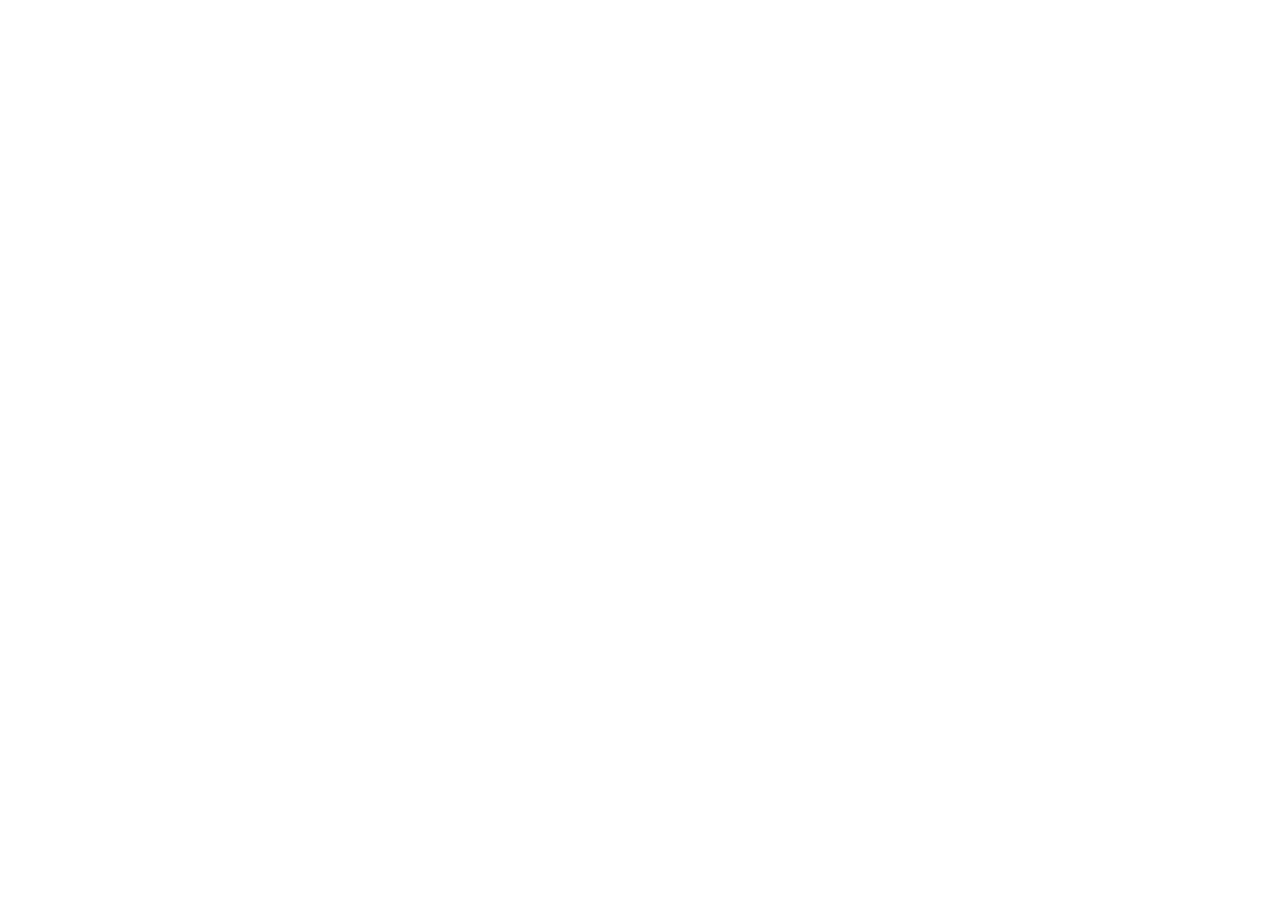
==== categorias.html @ cba5207e "Estrutura inicial" ====
<!DOCTYPE html>
<html lang="en">
<head>
    <meta charset="UTF-8">
    <meta name="viewport" content="width=device-width, initial-scale=1.0">
    <title>Categorias</title>
    <link rel="stylesheet" href="style.css">
</head>
<body>
    
</body>
</html>
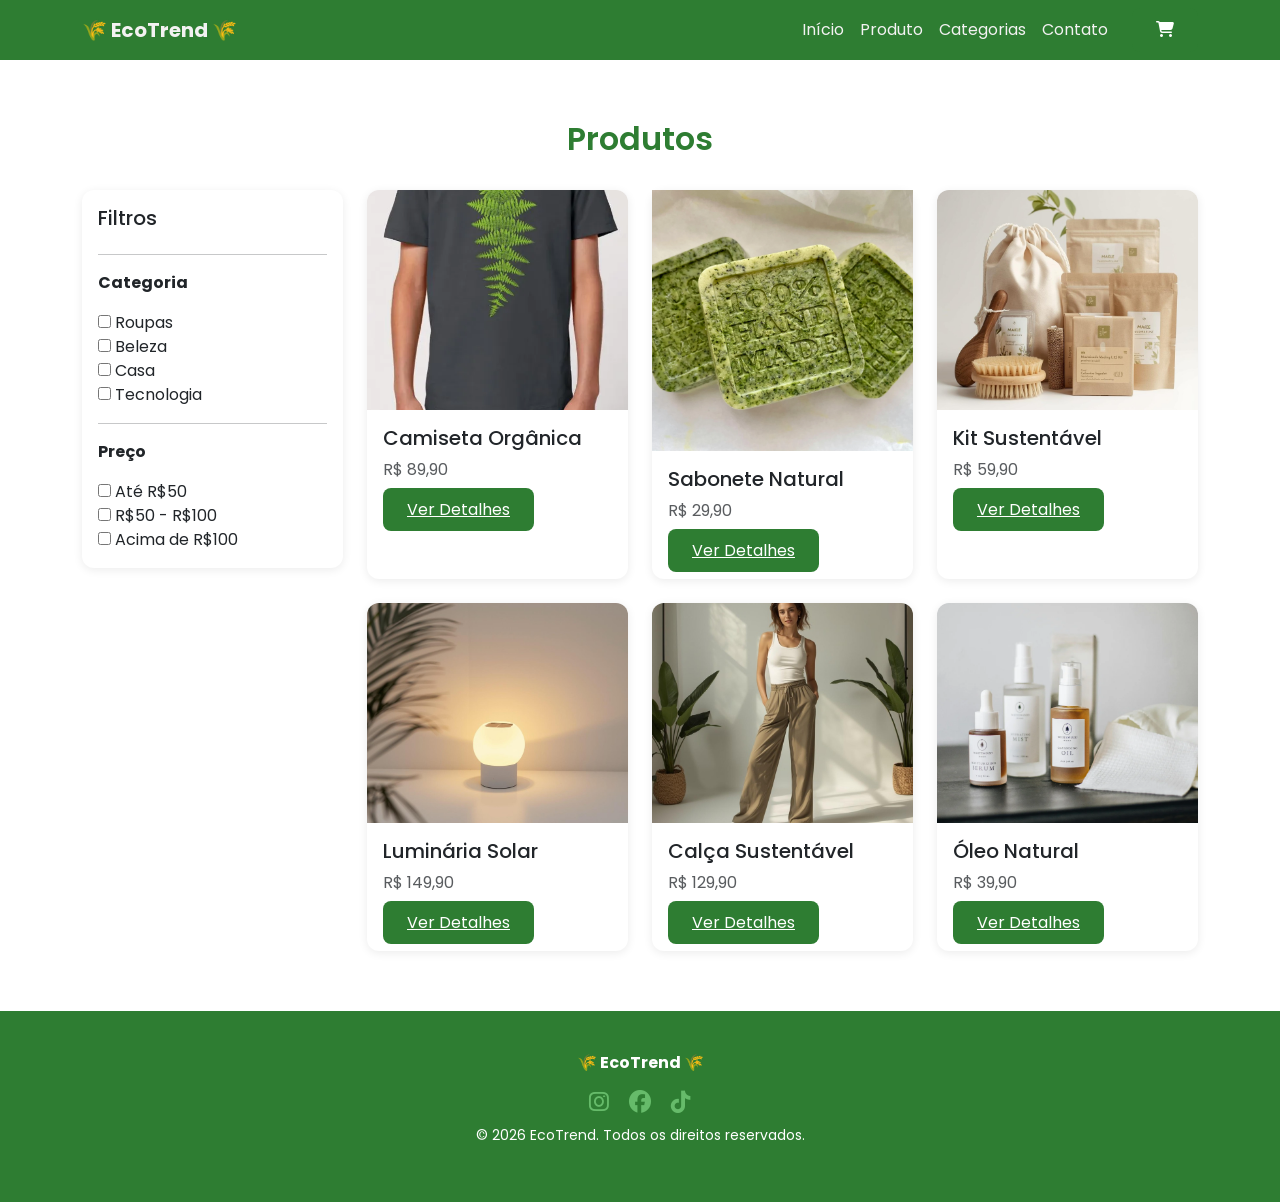
==== commit d3735688: "estrutura desenvolvida. imagens e filtro de produtos introduzidos" ====
--- a/categorias.html
+++ b/categorias.html
@@ -1,12 +1,160 @@
 <!DOCTYPE html>
-<html lang="en">
+<html lang="pt-br">
 <head>
-    <meta charset="UTF-8">
-    <meta name="viewport" content="width=device-width, initial-scale=1.0">
-    <title>Categorias</title>
-    <link rel="stylesheet" href="style.css">
+  <meta charset="UTF-8">
+  <meta name="viewport" content="width=device-width, initial-scale=1.0">
+  <title>Categorias</title>
+  <link href="https://cdn.jsdelivr.net/npm/bootstrap@5.3.0/dist/css/bootstrap.min.css" rel="stylesheet">
+  <link href="https://cdnjs.cloudflare.com/ajax/libs/font-awesome/6.5.0/css/all.min.css" rel="stylesheet">
+  <link href="https://fonts.googleapis.com/css2?family=Poppins:wght@400;600&display=swap" rel="stylesheet">
+  <link rel="stylesheet" href="css/style.css">
 </head>
+
 <body>
-    
+  <header>
+    <nav class="navbar navbar-expand-lg">
+      <div class="container">
+        <a class="navbar-brand fw-bold" href="index.html">🌾 EcoTrend 🌾</a>
+        <button class="navbar-toggler" type="button" data-bs-toggle="collapse" data-bs-target="#menu">
+          <span class="navbar-toggler-icon"></span>
+        </button>
+        <div class="collapse navbar-collapse" id="menu">
+          <ul class="navbar-nav ms-auto">
+            <li class="nav-item">
+              <a class="nav-link" href="index.html">Início</a>
+            </li>
+            <li class="nav-item">
+              <a class="nav-link" href="produto.html">Produto</a>
+            </li>
+            <li class="nav-item">
+              <a class="nav-link active" href="categorias.html">Categorias</a>
+            </li>
+            <li class="nav-item">
+              <a class="nav-link" href="contato.html">Contato</a>
+            </li>
+          </ul>
+          <a href="#" class="btn-eco ms-3">
+            <i class="fas fa-shopping-cart"></i>
+          </a>
+        </div>
+      </div>
+    </nav>
+  </header>
+
+  <section>
+    <div class="container">
+      <h2 class="section-title text-center">Produtos</h2>
+      <div class="row">
+        <div class="col-12 col-md-3 mb-4">
+          <div class="card p-3">
+            <h5>Filtros</h5>
+
+            <hr>
+
+            <p class="fw-bold">Categoria</p>
+            <div>
+              <input type="checkbox"> Roupas <br>
+              <input type="checkbox"> Beleza <br>
+              <input type="checkbox"> Casa <br>
+              <input type="checkbox"> Tecnologia
+            </div>
+
+            <hr>
+
+            <p class="fw-bold">Preço</p>
+            <div>
+              <input type="checkbox"> Até R$50 <br>
+              <input type="checkbox"> R$50 - R$100 <br>
+              <input type="checkbox"> Acima de R$100
+            </div>
+          </div>
+        </div>
+
+        <div class="col-12 col-md-9">
+          <div class="row g-4">
+            <div class="col-12 col-sm-6 col-lg-4">
+              <div class="card h-100">
+                <img src="img/roupa1.jpg" class="card-img-top" alt="Camiseta Orgânica">
+                <div class="card-body">
+                  <h5>Camiseta Orgânica</h5>
+                  <p class="text-muted">R$ 89,90</p>
+                  <a href="produto.html" class="btn-eco">Ver Detalhes</a>
+                </div>
+              </div>
+            </div>
+
+            <div class="col-12 col-sm-6 col-lg-4">
+              <div class="card h-100">
+                <img src="img/sabonete.png"card-img-top" alt="Sabonete Natural">
+                <div class="card-body">
+                  <h5>Sabonete Natural</h5>
+                  <p class="text-muted">R$ 29,90</p>
+                  <a href="produto.html" class="btn-eco">Ver Detalhes</a>
+                </div>
+              </div>
+            </div>
+
+            <div class="col-12 col-sm-6 col-lg-4">
+              <div class="card h-100">
+                <img src="img/KitSustentavel.png" class="card-img-top" alt="Kit Sustentável">
+                <div class="card-body">
+                  <h5>Kit Sustentável</h5>
+                  <p class="text-muted">R$ 59,90</p>
+                  <a href="produto.html" class="btn-eco">Ver Detalhes</a>
+                </div>
+              </div>
+            </div>
+
+            <div class="col-12 col-sm-6 col-lg-4">
+              <div class="card h-100">
+                <img src="img/Luminária solar.png" class="card-img-top" alt="Luminária Solar">
+                <div class="card-body">
+                  <h5>Luminária Solar</h5>
+                  <p class="text-muted">R$ 149,90</p>
+                  <a href="produto.html" class="btn-eco">Ver Detalhes</a>
+                </div>
+              </div>
+            </div>
+
+            <div class="col-12 col-sm-6 col-lg-4">
+              <div class="card h-100">
+                <img src="img/CalçaSustentável.png" class="card-img-top" alt="Calça Sustentável">
+                <div class="card-body">
+                  <h5>Calça Sustentável</h5>
+                  <p class="text-muted">R$ 129,90</p>
+                  <a href="produto.html" class="btn-eco">Ver Detalhes</a>
+                </div>
+              </div>
+            </div>
+
+            <div class="col-12 col-sm-6 col-lg-4">
+              <div class="card h-100">
+                <img src="img/ÓleoNatural.png" class="card-img-top" alt="Óleo Natural">
+                <div class="card-body">
+                  <h5>Óleo Natural</h5>
+                  <p class="text-muted">R$ 39,90</p>
+                  <a href="produto.html" class="btn-eco">Ver Detalhes</a>
+                </div>
+              </div>
+            </div>
+          </div>
+        </div>
+      </div>
+    </div>
+  </section>
+
+  <footer>
+    <div class="container text-center">
+      <p class="fw-bold">🌾 EcoTrend 🌾</p>
+      <div>
+        <a href="#"><i class="fab fa-instagram"></i></a>
+        <a href="#"><i class="fab fa-facebook"></i></a>
+        <a href="#"><i class="fab fa-tiktok"></i></a>
+      </div>
+      <p class="small mt-2">© 2026 EcoTrend. Todos os direitos reservados.</p>
+    </div>
+  </footer>
+
+
 </body>
 </html>
--- a/css/style.css
+++ b/css/style.css
@@ -0,0 +1,126 @@
+* {
+  margin: 0;
+  padding: 0;
+  box-sizing: border-box;
+}
+
+body {
+  font-family: 'Poppins', sans-serif;
+}
+
+/* ── CORES DA MARCA ── */
+:root {
+  --verde: #2e7d32;
+  --verde-claro: #66bb6a;
+  --bege: #f5f0e8;
+  --texto: #2c2c2c;
+}
+
+/* ── HEADER ── */
+.navbar {
+  background-color: var(--verde) !important;
+}
+
+.navbar-brand,
+.nav-link {
+  color: #f3f2f2 !important;
+  transition: color 0.3s;
+}
+
+.nav-link:hover {
+  color: var(--verde-claro) !important;
+}
+
+/* ── BOTÕES ── */
+.btn-eco {
+  background-color: var(--verde);
+  color: #fff;
+  border: none;
+  border-radius: 8px;
+  padding: 10px 24px;
+  transition: background-color 0.3s, transform 0.2s;
+}
+
+.btn-eco:hover {
+  background-color: var(--verde-claro);
+  transform: scale(1.05);
+}
+
+/* ── CARDS DE PRODUTO ── */
+.card {
+  border: none !important;
+  border-radius: 12px !important;
+  box-shadow: 0 2px 10px rgba(0, 0, 0, 0.08);
+  transition: transform 0.3s, box-shadow 0.3s;
+}
+
+.card:hover {
+  transform: scale(1.03);
+  box-shadow: 0 6px 20px rgba(0, 0, 0, 0.15);
+}
+
+.card-img-top {
+  border-radius: 12px 12px 0 0;
+  height: 220px;
+  object-fit: cover;
+}
+
+/* ── SEÇÕES ── */
+section {
+  padding: 60px 0;
+}
+
+.section-title {
+  color: var(--verde);
+  font-weight: 600;
+  margin-bottom: 32px;
+}
+
+/* ── FUNDO ALTERNADO ── */
+.bg-eco {
+  background-color: var(--bege);
+}
+
+/* ── FOOTER ── */
+footer {
+  background-color: var(--verde);
+  color: #fff;
+  padding: 40px 0;
+}
+
+footer a {
+  color: var(--verde-claro);
+  text-decoration: none;
+  transition: color 0.3s;
+}
+
+footer a:hover {
+  color: #fff;
+}
+
+footer .fab {
+  font-size: 1.4rem;
+  margin: 0 8px;
+  transition: transform 0.2s;
+}
+
+footer .fab:hover {
+  transform: scale(1.2);
+}
+
+/* ── FORMULÁRIO ── */
+.form-control:focus {
+  border-color: var(--verde);
+  box-shadow: 0 0 0 3px rgba(46, 125, 50, 0.2);
+}
+
+/* ── RESPONSIVIDADE ── */
+@media (max-width: 768px) {
+  .card-img-top {
+    height: 180px;
+  }
+
+  section {
+    padding: 40px 0;
+  }
+}
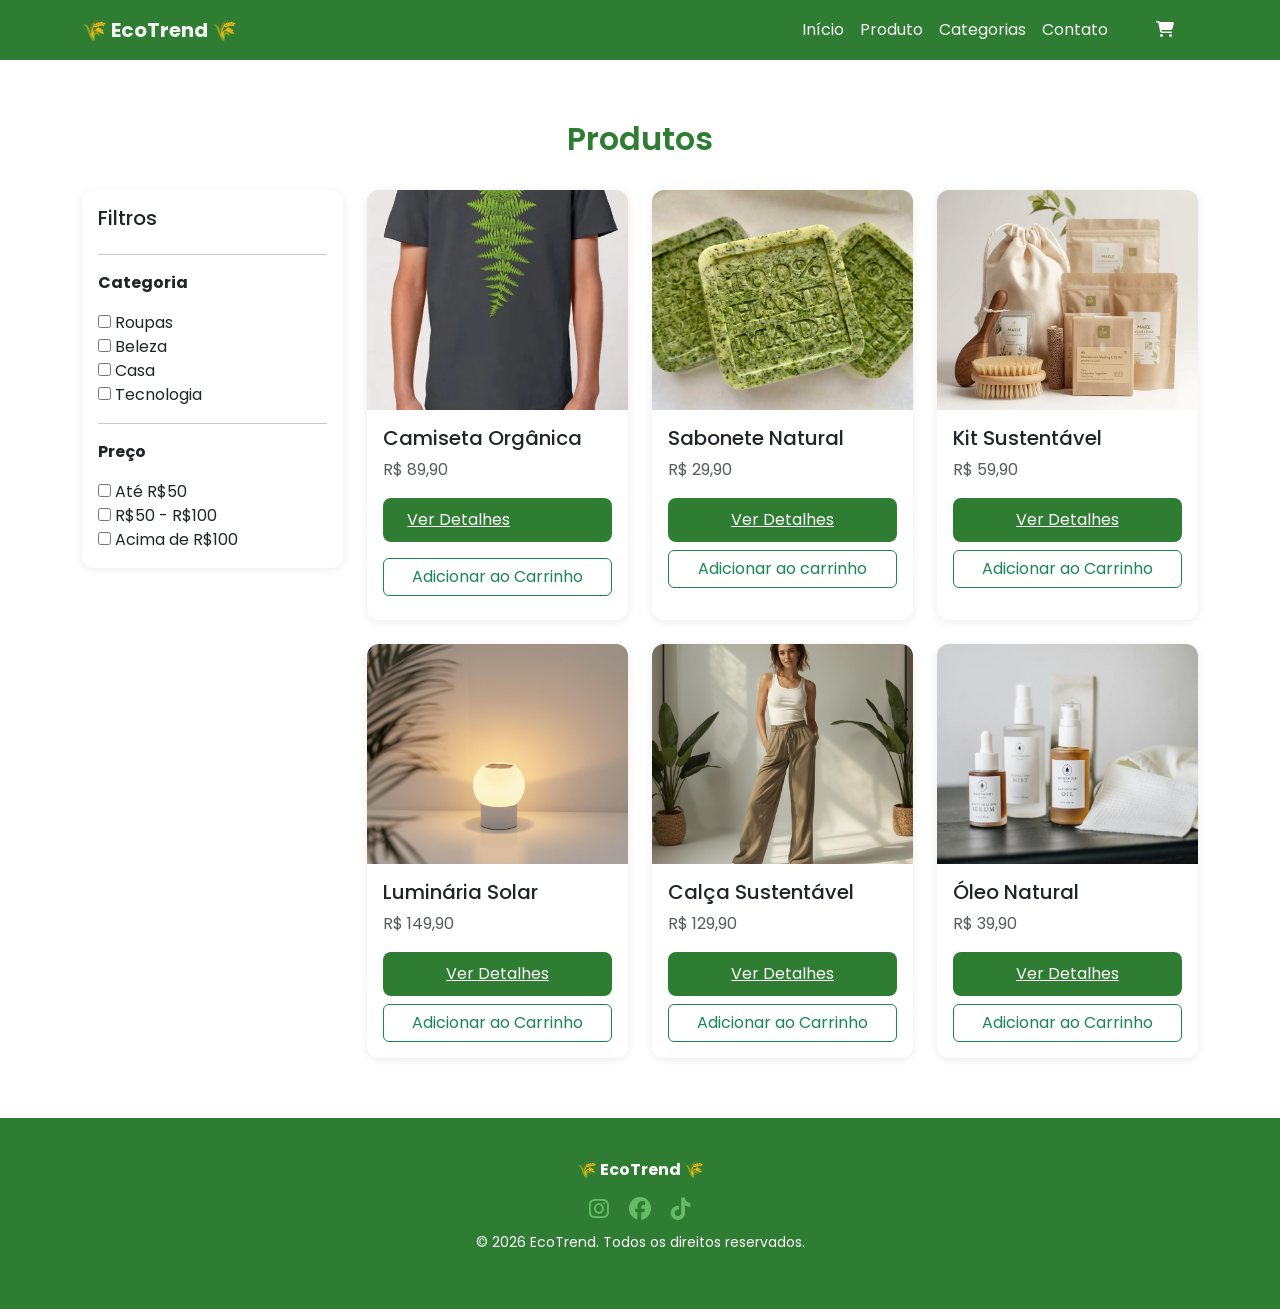
==== commit 8ea7895c: "Adiconando botão de adicinar produto no carrinho" ====
--- a/categorias.html
+++ b/categorias.html
@@ -78,18 +78,26 @@
                 <div class="card-body">
                   <h5>Camiseta Orgânica</h5>
                   <p class="text-muted">R$ 89,90</p>
-                  <a href="produto.html" class="btn-eco">Ver Detalhes</a>
+                  <div class="d-flex flex-column gap-2">
+                  <a href="produto.html" class="btn-eco mb-2">Ver Detalhes</a>
+                  <button class="btn btn-outline-success mb-2"
+                  onclick="adicionarCarrinho('Camiseta Orgânica', 89.90, 'img/roupa1.jpg')">Adicionar ao Carrinho</button>
+                  </div>
                 </div>
               </div>
             </div>
 
             <div class="col-12 col-sm-6 col-lg-4">
               <div class="card h-100">
-                <img src="img/sabonete.png"card-img-top" alt="Sabonete Natural">
+                <img src="img/sabonete.png" class="card-img-top" alt="Sabonete Natural">
                 <div class="card-body">
                   <h5>Sabonete Natural</h5>
                   <p class="text-muted">R$ 29,90</p>
-                  <a href="produto.html" class="btn-eco">Ver Detalhes</a>
+                  <div class="d-flex flex-column gap-2">
+                  <a href="produto.html" class="btn-eco text-center">Ver Detalhes</a>
+                  <button class="btn btn-outline-success"
+                  onclick="adicionarCarrinho('Sabonete Natural', 29,90, 'img/sabonete.png')">Adicionar ao carrinho</button>
+                  </div>
                 </div>
               </div>
             </div>
@@ -100,7 +108,11 @@
                 <div class="card-body">
                   <h5>Kit Sustentável</h5>
                   <p class="text-muted">R$ 59,90</p>
-                  <a href="produto.html" class="btn-eco">Ver Detalhes</a>
+                  <div class="d-flex flex-column gap-2">
+                  <a href="produto.html" class="btn-eco text-center">Ver Detalhes</a>
+                  <button class="btn btn-outline-success"
+                  onclick="adicionarCarrinho('Kit Sustentável', 59,90, 'img/KitSustentavel.png')">Adicionar ao Carrinho</button>
+                  </div>
                 </div>
               </div>
             </div>
@@ -111,7 +123,11 @@
                 <div class="card-body">
                   <h5>Luminária Solar</h5>
                   <p class="text-muted">R$ 149,90</p>
-                  <a href="produto.html" class="btn-eco">Ver Detalhes</a>
+                  <div class="d-flex flex-column gap-2">
+                  <a href="produto.html" class="btn-eco text-center">Ver Detalhes</a>
+                  <button class="btn btn-outline-success"
+                  onclick="adicionarCarrinho('Luminária Solar', 149,90, 'img/Luminária solar.png')">Adicionar ao Carrinho</button>
+                  </div>
                 </div>
               </div>
             </div>
@@ -122,7 +138,11 @@
                 <div class="card-body">
                   <h5>Calça Sustentável</h5>
                   <p class="text-muted">R$ 129,90</p>
-                  <a href="produto.html" class="btn-eco">Ver Detalhes</a>
+                  <div class="d-flex flex-column gap-2">
+                  <a href="produto.html" class="btn-eco text-center">Ver Detalhes</a>
+                  <button class="btn btn-outline-success"
+                  onclick="adicionarCarrinho('Calça Sustentável', 129,90, 'img/CalçaSustentável.png')">Adicionar ao Carrinho</button>
+                  </div>
                 </div>
               </div>
             </div>
@@ -133,7 +153,11 @@
                 <div class="card-body">
                   <h5>Óleo Natural</h5>
                   <p class="text-muted">R$ 39,90</p>
-                  <a href="produto.html" class="btn-eco">Ver Detalhes</a>
+                <div class="d-flex flex-column gap-2">
+                <a href="produto.html" class="btn-eco text-center">Ver Detalhes</a>
+                <button class="btn btn-outline-success"
+                onclick="adicionarCarrinho('Óleo Natural', 39,90, 'img/ÓleoNatural.png')">Adicionar ao Carrinho</button>
+                </div>
                 </div>
               </div>
             </div>
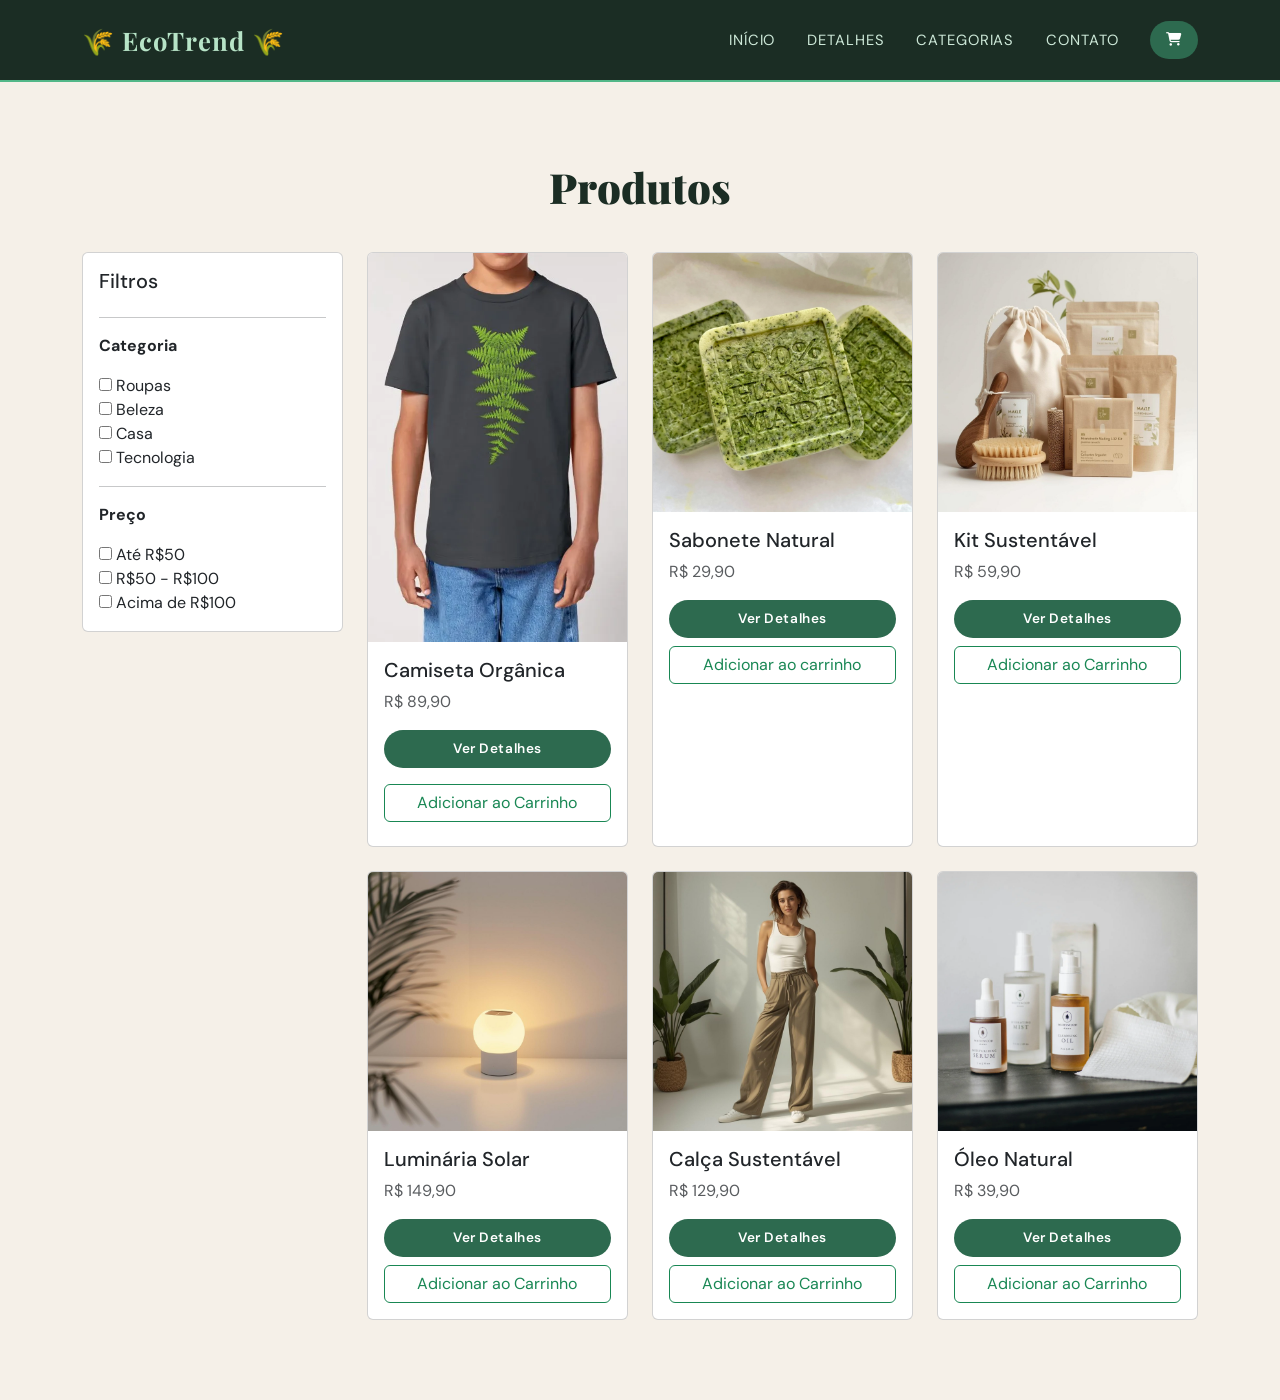
==== commit 9d05f9a0: "Arrumando o index e categorias, detalhes.html feito, e arrumando o CSS" ====
--- a/categorias.html
+++ b/categorias.html
@@ -6,8 +6,8 @@
   <title>Categorias</title>
   <link href="https://cdn.jsdelivr.net/npm/bootstrap@5.3.0/dist/css/bootstrap.min.css" rel="stylesheet">
   <link href="https://cdnjs.cloudflare.com/ajax/libs/font-awesome/6.5.0/css/all.min.css" rel="stylesheet">
-  <link href="https://fonts.googleapis.com/css2?family=Poppins:wght@400;600&display=swap" rel="stylesheet">
-  <link rel="stylesheet" href="css/style.css">
+  <link href="https://fonts.googleapis.com/css2?family=Playfair+Display:wght@400;700;900&family=DM+Sans:wght@300;400;500&display=swap" rel="stylesheet">
+  <link rel="stylesheet" href="css/styleprincipal.css">
 </head>
 
 <body>
@@ -24,7 +24,7 @@
               <a class="nav-link" href="index.html">Início</a>
             </li>
             <li class="nav-item">
-              <a class="nav-link" href="produto.html">Produto</a>
+              <a class="nav-link" href="detalhes.html">Detalhes</a>
             </li>
             <li class="nav-item">
               <a class="nav-link active" href="categorias.html">Categorias</a>
@@ -50,7 +50,6 @@
             <h5>Filtros</h5>
 
             <hr>
-
             <p class="fw-bold">Categoria</p>
             <div>
               <input type="checkbox"> Roupas <br>
@@ -70,6 +69,7 @@
           </div>
         </div>
 
+        <!--CARD 1-->
         <div class="col-12 col-md-9">
           <div class="row g-4">
             <div class="col-12 col-sm-6 col-lg-4">
@@ -87,6 +87,7 @@
               </div>
             </div>
 
+             <!--CARD 2-->
             <div class="col-12 col-sm-6 col-lg-4">
               <div class="card h-100">
                 <img src="img/sabonete.png" class="card-img-top" alt="Sabonete Natural">
@@ -102,6 +103,7 @@
               </div>
             </div>
 
+             <!--CARD 3-->
             <div class="col-12 col-sm-6 col-lg-4">
               <div class="card h-100">
                 <img src="img/KitSustentavel.png" class="card-img-top" alt="Kit Sustentável">
@@ -117,6 +119,7 @@
               </div>
             </div>
 
+             <!--CARD 4-->
             <div class="col-12 col-sm-6 col-lg-4">
               <div class="card h-100">
                 <img src="img/Luminária solar.png" class="card-img-top" alt="Luminária Solar">
@@ -132,6 +135,7 @@
               </div>
             </div>
 
+             <!--CARD 5-->
             <div class="col-12 col-sm-6 col-lg-4">
               <div class="card h-100">
                 <img src="img/CalçaSustentável.png" class="card-img-top" alt="Calça Sustentável">
@@ -147,6 +151,7 @@
               </div>
             </div>
 
+              <!--CARD 6-->
             <div class="col-12 col-sm-6 col-lg-4">
               <div class="card h-100">
                 <img src="img/ÓleoNatural.png" class="card-img-top" alt="Óleo Natural">
@@ -167,18 +172,4 @@
     </div>
   </section>
 
-  <footer>
-    <div class="container text-center">
-      <p class="fw-bold">🌾 EcoTrend 🌾</p>
-      <div>
-        <a href="#"><i class="fab fa-instagram"></i></a>
-        <a href="#"><i class="fab fa-facebook"></i></a>
-        <a href="#"><i class="fab fa-tiktok"></i></a>
-      </div>
-      <p class="small mt-2">© 2026 EcoTrend. Todos os direitos reservados.</p>
-    </div>
-  </footer>
-
-
-</body>
-</html>+  
--- a/css/styleprincipal.css
+++ b/css/styleprincipal.css
@@ -0,0 +1,719 @@
+:root {
+  --verde:       #2d6a4f;  
+  --verde-claro: #52b788;  
+  --verde-menta: #b7e4c7; 
+  --creme:       #f5f0e8;  
+  --terra:       #8b5e3c;  
+  --escuro:      #1b2d24;  
+  --card-sombra: 0 8px 32px rgba(45,106,79,.13); 
+}
+
+* {
+  box-sizing: border-box;
+}
+
+body {
+  font-family: 'DM Sans', sans-serif; 
+  background: var(--creme);          
+  color: var(--escuro);              
+  overflow-x: hidden;                 
+}
+
+
+.navbar {
+  background: var(--escuro) !important; 
+  padding: 1rem 0;
+  position: sticky; 
+  top: 0;
+  z-index: 1000;    
+  border-bottom: 2px solid var(--verde-claro); 
+}
+/* Logo / nome da marca */
+.navbar-brand {
+  font-family: 'Playfair Display', serif; 
+  font-size: 1.6rem;
+  color: var(--verde-menta) !important;
+  letter-spacing: .04em;
+}
+/* A palavra "Trend" dentro do logo fica verde claro */
+.navbar-brand span {
+  color: var(--verde-claro);
+}
+/* Links do menu de navegação */
+.nav-link {
+  color: #cde8d8 !important;     
+  font-size: .92rem;
+  letter-spacing: .06em;
+  text-transform: uppercase;     
+  padding: .4rem 1rem !important;
+  transition: color .2s;         
+}
+.nav-link:hover {
+  color: var(--verde-claro) !important; 
+}
+/* Botão do carrinho */
+.btn-carrinho {
+  background: var(--verde);
+  color: #fff !important;
+  border-radius: 50px;           
+  padding: .4rem 1.2rem !important;
+  font-size: .85rem;
+  transition: background .2s, transform .2s;
+}
+.btn-carrinho:hover {
+  background: var(--verde-claro);
+  transform: scale(1.05); /* cresce levemente ao passar o mouse */
+}
+
+/* Borda decorativa embaixo do carrossel */
+#carrossel {
+  border-bottom: 3px solid var(--verde-menta);
+}
+/* Área interna de cada slide — centraliza o conteúdo */
+.slide-inner {
+  min-height: 480px;
+  display: flex;
+  align-items: center;      
+  justify-content: center; 
+  position: relative;
+  overflow: hidden;
+}
+/* Gradientes de fundo de cada slide */
+.slide-1 { background: linear-gradient(135deg, #1b2d24 0%, #2d6a4f 60%, #52b788 100%); }
+.slide-2 { background: linear-gradient(135deg, #3d2b1f 0%, #8b5e3c 60%, #d4a96a 100%); }
+.slide-3 { background: linear-gradient(135deg, #1a3040 0%, #2d6a4f 50%, #b7e4c7 100%); }
+/* Elemento luz/brilho atrás do conteúdo do slide */
+.slide-bg-deco {
+  position: absolute;
+  inset: 0;         
+  opacity: .08;     
+  background-image:
+    radial-gradient(circle at 70% 30%, #fff 0%, transparent 55%),
+    radial-gradient(circle at 20% 80%, #fff 0%, transparent 40%);
+}
+/* Bloco de texto e botão dentro do slide */
+.slide-content {
+  position: relative;
+  z-index: 2;        
+  text-align: center;
+  color: #fff;
+  padding: 2rem 1rem;
+}
+/* Tag pequena acima do título*/
+.slide-tag {
+  display: inline-block;
+  background: rgba(255,255,255,.15); 
+  backdrop-filter: blur(4px);       
+  border: 1px solid rgba(255,255,255,.3);
+  border-radius: 50px;
+  font-size: .78rem;
+  letter-spacing: .12em;
+  text-transform: uppercase;
+  padding: .35rem 1.1rem;
+  margin-bottom: 1.2rem;
+}
+/* Título principal do slide */
+.slide-content h2 {
+  font-family: 'Playfair Display', serif;
+  font-size: clamp(2rem, 6vw, 3.6rem); 
+  font-weight: 900;
+  line-height: 1.1;
+  margin-bottom: .8rem;
+}
+/* Parágrafo descritivo do slide */
+.slide-content p {
+  font-size: 1.05rem;
+  opacity: .85;
+  max-width: 500px;
+  margin: 0 auto 1.8rem; 
+}
+/* Botão do slide */
+.btn-slide {
+  display: inline-block;
+  background: #fff;
+  color: var(--escuro) !important;
+  font-weight: 600;
+  font-size: .9rem;
+  letter-spacing: .06em;
+  padding: .75rem 2rem;
+  border-radius: 50px;
+  text-decoration: none;
+  transition: transform .25s, box-shadow .25s;
+  box-shadow: 0 4px 20px rgba(0,0,0,.25);
+}
+.btn-slide:hover {
+  transform: translateY(-3px) scale(1.04); 
+  box-shadow: 0 8px 30px rgba(0,0,0,.3);
+}
+/* Setas de navegação do carrossel  */
+.carousel-control-prev-icon,
+.carousel-control-next-icon {
+  filter: none;
+}
+.carousel-control-prev,
+.carousel-control-next {
+  width: 6%; 
+}
+/* Bolinhas do carrossel */
+.carousel-indicators [data-bs-target] {
+  width: 10px;
+  height: 10px;
+  border-radius: 50%; /* formato circular */
+  background: rgba(255,255,255,.5);
+  border: none;
+}
+.carousel-indicators .active {
+  background: #fff; /* bolinha ativa fica branca sólida */
+}
+/* Badge circular vermelho de promoção nos slides */
+.promo-badge {
+  position: absolute;
+  top: 2rem;
+  right: 3rem;
+  background: #e63946;   
+  color: #fff;
+  font-family: 'Playfair Display', serif;
+  font-size: 1rem;
+  font-weight: 700;
+  width: 72px;
+  height: 72px;
+  border-radius: 50%;    /* formato circular */
+  display: flex;
+  flex-direction: column;
+  align-items: center;
+  justify-content: center;
+  line-height: 1.1;
+  animation: pulse 2s ease-in-out infinite; /* animação de pulso */
+  z-index: 3;
+}
+/* Texto secundário dentro do badge */
+.promo-badge small {
+  font-family: 'DM Sans', sans-serif;
+  font-size: .68rem;
+  font-weight: 400;
+  opacity: .9;
+}
+
+/* Animação de pulso do badge de promoção */
+@keyframes pulse {
+  0%, 100% { transform: scale(1); }
+  50%       { transform: scale(1.08); } /* cresce 8% na metade do ciclo */
+}
+
+section {
+  padding: 5rem 0;
+}
+/* Rótulo pequeno acima dos títulos de seção */
+.section-label {
+  font-size: .75rem;
+  letter-spacing: .18em;
+  text-transform: uppercase;
+  color: var(--verde);
+  font-weight: 500;
+  margin-bottom: .4rem;
+}
+/* Título principal das seções */
+.section-title {
+  font-family: 'Playfair Display', serif;
+  font-size: clamp(1.8rem, 4vw, 2.6rem); /* responsivo */
+  font-weight: 900;
+  color: var(--escuro);
+  margin-bottom: 2.5rem;
+}
+/* Palavra em destaque dentro do título fica verde */
+.section-title span {
+  color: var(--verde);
+}
+/* Mostra um traço gradiente após o título */
+.eco-divider {
+  display: flex;
+  align-items: center;
+  gap: 1rem;
+  margin-bottom: 1.5rem;
+}
+.eco-divider::after {
+  content: '';
+  flex: 1; /* ocupa o espaço restante */
+  height: 2px;
+  background: linear-gradient(to right, var(--verde-menta), transparent);
+}
+
+#destaque {
+  background: var(--creme);
+}
+/* Grid responsivo de produtos */
+.grid-destaque {
+  display: grid;
+  grid-template-columns: repeat(auto-fill, minmax(240px, 1fr));
+  gap: 1.6rem; /* espaço entre os cards */
+}
+
+.card-produto {
+  background: #fff;
+  border-radius: 18px;
+  overflow: hidden;              /* imagem não vaza do arredondamento */
+  box-shadow: var(--card-sombra);
+  transition: transform .28s, box-shadow .28s;
+  border: none;
+  position: relative;           /* necessário para posicionar badges absolutos */
+}
+/* Efeito de elevação ao passar o mouse no card */
+.card-produto:hover {
+  transform: translateY(-6px);
+  box-shadow: 0 16px 48px rgba(45,106,79,.18);
+}
+/* Badge vermelho de desconto (ex: "-25%") no canto superior esquerdo */
+.card-produto .badge-promo {
+  position: absolute;
+  top: .9rem;
+  left: .9rem;
+  background: #e63946;
+  color: #fff;
+  font-size: .7rem;
+  font-weight: 700;
+  padding: .3rem .7rem;
+  border-radius: 50px;
+  letter-spacing: .05em;
+  z-index: 2;
+}
+/* Badge verde "Novo" no canto superior esquerdo */
+.card-produto .badge-novo {
+  position: absolute;
+  top: .9rem;
+  left: .9rem;
+  background: var(--verde);
+  color: #fff;
+  font-size: .7rem;
+  font-weight: 700;
+  padding: .3rem .7rem;
+  border-radius: 50px;
+  letter-spacing: .05em;
+  z-index: 2;
+}
+/* Container da imagem do produto  */
+.card-img-wrap {
+  width: 100%;
+  height: 220px;
+  overflow: hidden;
+  background: #e8f4ed;          /* fundo verde suave caso a imagem demore */
+  display: flex;
+  align-items: center;
+  justify-content: center;
+}
+/* A imagem cobre toda a área sem distorcer */
+.card-img-wrap img {
+  width: 100%;
+  height: 100%;
+  object-fit: cover;
+  transition: transform .4s;
+}
+/* Zoom suave na imagem ao passar o mouse no card */
+.card-produto:hover .card-img-wrap img {
+  transform: scale(1.06);
+}
+/* Ícone placeholder exibido quando a imagem não carrega */
+.card-img-placeholder {
+  font-size: 3.5rem;
+  color: var(--verde-claro);
+  opacity: .5;
+}
+/* Área de texto abaixo da imagem */
+.card-body-eco {
+  padding: 1.2rem 1.3rem 1.4rem;
+}
+/* Categoria do produto */
+.card-categoria {
+  font-size: .7rem;
+  letter-spacing: .1em;
+  text-transform: uppercase;
+  color: var(--verde);
+  font-weight: 500;
+  margin-bottom: .3rem;
+}
+/* Nome do produto */
+.card-nome {
+  font-family: 'Playfair Display', serif;
+  font-size: 1.05rem;
+  font-weight: 700;
+  color: var(--escuro);
+  margin-bottom: .4rem;
+  line-height: 1.3;
+}
+/* Linha com preço atual e preço antigo lado a lado */
+.card-preco-wrap {
+  display: flex;
+  align-items: baseline;
+  gap: .5rem;
+  margin-bottom: 1rem;
+}
+/* Preço atual em verde e maior */
+.card-preco {
+  font-size: 1.25rem;
+  font-weight: 700;
+  color: var(--verde);
+}
+/* Preço antigo riscado e em cinza */
+.card-preco-antigo {
+  font-size: .85rem;
+  text-decoration: line-through;
+  color: #aaa;
+}
+/* Botão padrão verde dos cards e da página */
+.btn-eco {
+  display: block;
+  background: var(--verde);
+  color: #fff;
+  text-align: center;
+  border-radius: 50px;
+  padding: .55rem 1rem;
+  font-size: .85rem;
+  font-weight: 600;
+  letter-spacing: .04em;
+  text-decoration: none;
+  transition: background .2s, transform .2s;
+  border: none;
+  cursor: pointer;
+}
+.btn-eco:hover {
+  background: var(--escuro);
+  color: #fff;
+  transform: scale(1.03);
+}
+/* Variante do botão: transparente com borda verde */
+.btn-eco-outline {
+  background: transparent;
+  border: 2px solid var(--verde);
+  color: var(--verde);
+}
+.btn-eco-outline:hover {
+  background: var(--verde);
+  color: #fff;
+}
+
+#categorias {
+  background: #fff;
+}
+/* Grid responsivo de categorias */
+.grid-categorias {
+  display: grid;
+  grid-template-columns: repeat(auto-fill, minmax(160px, 1fr));
+  gap: 1.2rem;
+}
+/* Card de cada categoria */
+.cat-card {
+  background: var(--creme);
+  border-radius: 16px;
+  padding: 2rem 1rem;
+  text-align: center;
+  text-decoration: none;
+  color: var(--escuro);
+  transition: background .25s, transform .25s, box-shadow .25s;
+  display: flex;
+  flex-direction: column;
+  align-items: center;
+  gap: .7rem;
+  border: 2px solid transparent; /* borda invisível por padrão */
+}
+/* Hover */
+.cat-card:hover {
+  background: var(--verde-menta);
+  border-color: var(--verde);
+  transform: translateY(-4px);
+  box-shadow: 0 10px 28px rgba(45,106,79,.15);
+  color: var(--escuro);
+}
+/* Círculo verde com ícone Font Awesome */
+.cat-icon {
+  width: 60px;
+  height: 60px;
+  background: var(--verde);
+  border-radius: 50%;
+  display: flex;
+  align-items: center;
+  justify-content: center;
+  color: #fff;
+  font-size: 1.5rem;
+  transition: background .25s;
+}
+.cat-card:hover .cat-icon {
+  background: var(--escuro); /* ícone fica escuro no hover */
+}
+/* Nome da categoria */
+.cat-nome {
+  font-weight: 600;
+  font-size: .92rem;
+}
+/* Quantidade de produtos da categoria */
+.cat-qtd {
+  font-size: .75rem;
+  color: #777;
+}
+
+#promocoes {
+  background: var(--escuro);
+  padding: 4rem 0;
+  position: relative;
+  overflow: hidden;
+}
+/* Efeito de luz suave no fundo da seção */
+#promocoes::before {
+  content: '';
+  position: absolute;
+  inset: 0;
+  background:
+    radial-gradient(ellipse at 20% 50%, rgba(82,183,136,.15) 0%, transparent 60%),
+    radial-gradient(ellipse at 80% 50%, rgba(139,94,60,.15) 0%, transparent 60%);
+}
+/* Grid de 2 colunas lado a lado  */
+.promo-grid {
+  display: grid;
+  grid-template-columns: 1fr 1fr;
+  gap: 1.5rem;
+}
+/* Card individual de promoção */
+.promo-card {
+  border-radius: 18px;
+  padding: 2.5rem 2rem;
+  position: relative;
+  overflow: hidden;
+  color: #fff;
+}
+/* Card 1 */
+.promo-card-1 {
+  background: linear-gradient(135deg, var(--verde) 0%, var(--verde-claro) 100%);
+}
+/* Card 2 */
+.promo-card-2 {
+  background: linear-gradient(135deg, var(--terra) 0%, #d4a96a 100%);
+}
+/* Círculos decorativos no canto inferior direito dos cards */
+.promo-card .deco {
+  position: absolute;
+  right: -20px;
+  bottom: -20px;
+  width: 140px;
+  height: 140px;
+  border-radius: 50%;
+  background: rgba(255,255,255,.1);
+}
+/* Segundo círculo menor, deslocado */
+.promo-card .deco-2 {
+  right: 60px;
+  bottom: -50px;
+  width: 80px;
+  height: 80px;
+}
+/* Número grande do desconto */
+.promo-card .desconto {
+  font-family: 'Playfair Display', serif;
+  font-size: 3.5rem;
+  font-weight: 900;
+  line-height: 1;
+  margin-bottom: .4rem;
+}
+/* Título do card de promoção */
+.promo-card h3 {
+  font-family: 'Playfair Display', serif;
+  font-size: 1.3rem;
+  font-weight: 700;
+  margin-bottom: .5rem;
+}
+/* Descrição do card de promoção */
+.promo-card p {
+  font-size: .9rem;
+  opacity: .85;
+  margin-bottom: 1.5rem;
+}
+/* Botão branco dentro dos cards de promoção */
+.btn-promo {
+  display: inline-block;
+  background: #fff;
+  color: var(--escuro) !important;
+  font-weight: 700;
+  font-size: .85rem;
+  padding: .6rem 1.6rem;
+  border-radius: 50px;
+  text-decoration: none;
+  transition: transform .2s;
+}
+.btn-promo:hover {
+  transform: scale(1.06);
+}
+
+#depoimentos {
+  background: var(--creme);
+}
+/* Card branco de cada depoimento */
+.dep-card {
+  background: #fff;
+  border-radius: 18px;
+  padding: 2rem;
+  box-shadow: var(--card-sombra);
+  height: 100%; /* todos os cards da mesma linha ficam com altura igual */
+}
+/* Estrelas de avaliação em laranja */
+.dep-stars {
+  color: #f4a261;
+  margin-bottom: .8rem;
+}
+/* Texto do depoimento */
+.dep-texto {
+  font-size: .95rem;
+  line-height: 1.7;
+  color: #444;
+  margin-bottom: 1.2rem;
+  font-style: italic;
+}
+/* Linha com avatar + nome do autor */
+.dep-autor {
+  display: flex;
+  align-items: center;
+  gap: .8rem;
+}
+/* Círculo com as iniciais do autor */
+.dep-avatar {
+  width: 42px;
+  height: 42px;
+  border-radius: 50%;
+  background: var(--verde-menta);
+  display: flex;
+  align-items: center;
+  justify-content: center;
+  font-weight: 700;
+  color: var(--verde);
+  font-size: 1rem;
+}
+/* Nome do autor */
+.dep-nome {
+  font-weight: 600;
+  font-size: .9rem;
+}
+/* Cidade do autor */
+.dep-cidade {
+  font-size: .78rem;
+  color: #888;
+}
+
+footer {
+  background: var(--escuro);
+  color: #cde8d8;
+  padding: 3.5rem 0 1.5rem;
+  border-top: 3px solid var(--verde); /* linha decorativa no topo */
+}
+/* Logo/nome no footer */
+footer .brand {
+  font-family: 'Playfair Display', serif;
+  font-size: 1.8rem;
+  color: var(--verde-menta);
+  margin-bottom: .5rem;
+}
+/* Texto descritivo do footer */
+footer p {
+  font-size: .88rem;
+  opacity: .7;
+}
+/* Títulos das colunas do footer */
+footer h6 {
+  color: var(--verde-claro);
+  font-weight: 600;
+  text-transform: uppercase;
+  letter-spacing: .08em;
+  margin-bottom: 1rem;
+  font-size: .82rem;
+}
+/* Reset de lista */
+footer ul {
+  list-style: none;
+  padding: 0;
+  margin: 0;
+}
+footer ul li {
+  margin-bottom: .5rem;
+}
+/* Links do footer */
+footer ul li a {
+  color: #cde8d8;
+  text-decoration: none;
+  font-size: .88rem;
+  opacity: .75;
+  transition: opacity .2s;
+}
+footer ul li a:hover {
+  opacity: 1; /* fica totalmente opaco ao hover */
+}
+
+/* Ícones das redes sociais */
+.social-link {
+  display: inline-flex;
+  align-items: center;
+  justify-content: center;
+  width: 38px;
+  height: 38px;
+  border-radius: 50%;
+  background: rgba(255,255,255,.08); /* fundo levemente visível */
+  color: var(--verde-menta);
+  font-size: 1rem;
+  text-decoration: none;
+  transition: background .2s, transform .2s;
+  margin-right: .4rem;
+}
+.social-link:hover {
+  background: var(--verde);
+  color: #fff;
+  transform: scale(1.12); /* cresce ao hover */
+}
+/* Barra inferior do footer com o copyright */
+.footer-bottom {
+  border-top: 1px solid rgba(255,255,255,.08);
+  margin-top: 2.5rem;
+  padding-top: 1.2rem;
+  text-align: center;
+  font-size: .8rem;
+  opacity: .5;
+}
+
+.reveal {
+  opacity: 0;
+  transform: translateY(30px); /* começa 30px abaixo */
+  transition: opacity .6s, transform .6s;
+}
+.reveal.visible {
+  opacity: 1;
+  transform: translateY(0); /* volta à posição normal */
+}
+
+/* Mobile (até 576px) */
+@media (max-width: 576px) {
+  /* Grid de produtos: 2 colunas (mais compacto) */
+  .grid-destaque {
+    grid-template-columns: 1fr 1fr;
+    gap: 1rem;
+  }
+  /* Grid de categorias: 3 colunas */
+  .grid-categorias {
+    grid-template-columns: repeat(3, 1fr);
+  }
+  /* Slide menor no mobile */
+  .slide-inner {
+    min-height: 340px;
+  }
+  /* Badge menor no mobile */
+  .promo-badge {
+    width: 56px;
+    height: 56px;
+    font-size: .8rem;
+    top: 1rem;
+    right: 1rem;
+  }
+}
+/* Mobile muito pequeno (até 400px) */
+@media (max-width: 400px) {
+  /* Produtos em coluna única */
+  .grid-destaque {
+    grid-template-columns: 1fr;
+  }
+  /* Categorias em 2 colunas */
+  .grid-categorias {
+    grid-template-columns: repeat(2, 1fr);
+  }
+}
